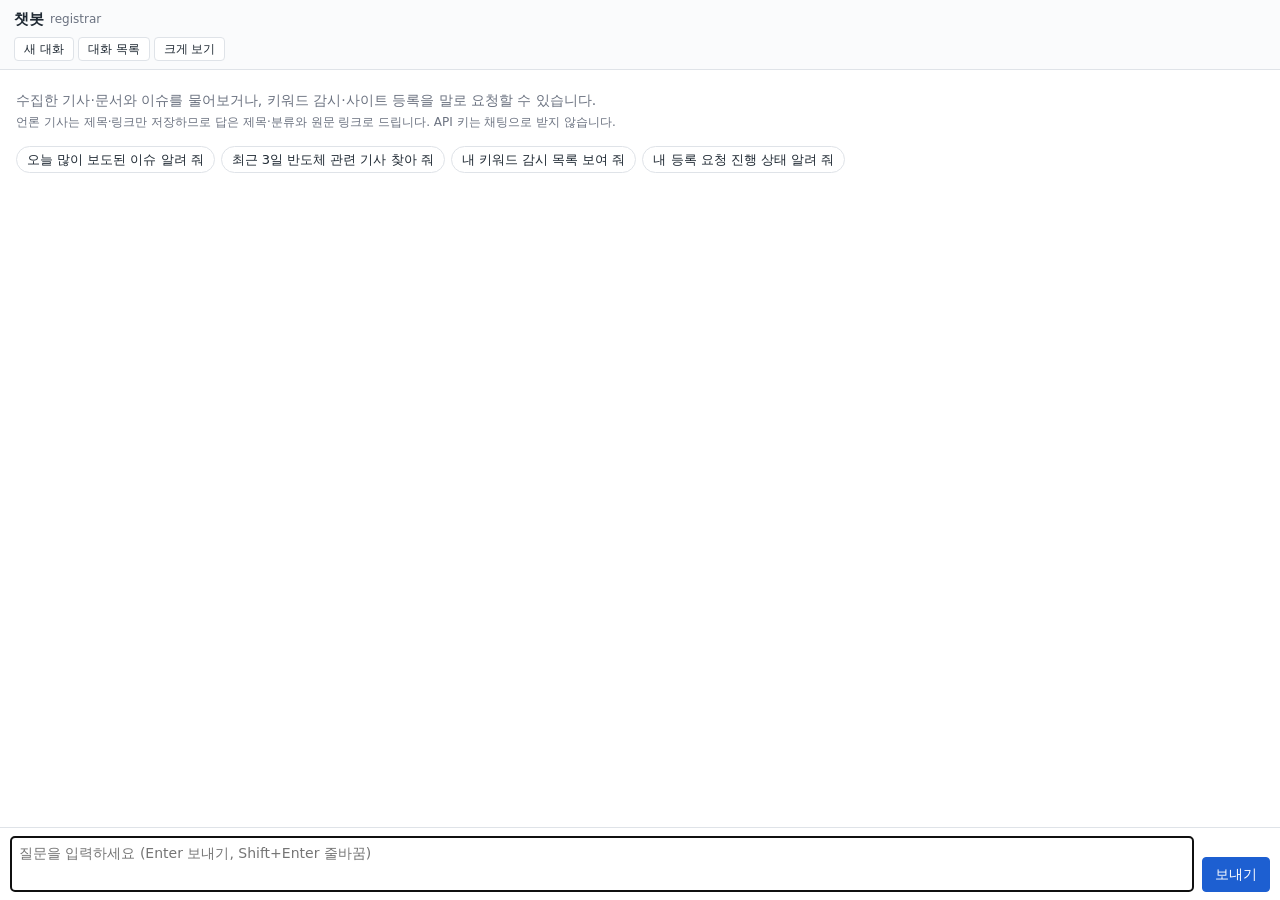
==== backend/src/main/resources/static/chat.html @ 3e2713bf "Chatbot as a floating button, overlay panel and pop-out window Every screen gets a chat button at th" ====
<!doctype html>
<html lang="ko">
<head>
  <meta charset="utf-8">
  <meta name="viewport" content="width=device-width, initial-scale=1">
  <title>챗봇 · 외부정보 센싱 허브</title>
  <link rel="stylesheet" href="app.css">
  <!-- 챗봇만 있는 새 창 (대화창·전체 화면의 "새 창으로"). chat.html#12 는 대화 12, #new 는 새 대화. 사용자(X-User)는 원래 창과 같다 -->
</head>
<body class="chat-popup-page">
<div id="error-banner" class="error-banner" hidden>
  <span id="error-text"></span>
  <button type="button" id="error-close" class="link">닫기</button>
</div>
<main id="chat-popup" class="chat-win popup" aria-label="챗봇"></main>
<script src="app.js"></script>
<script src="chat.js"></script>
<script src="chat-dock.js"></script>
<script>ChatDock.mountPopup(document.getElementById('chat-popup'));</script>
</body>
</html>
---- backend/src/main/resources/static/app.css ----
:root {
  --bg: #f4f5f7;
  --panel: #ffffff;
  --border: #dfe3e8;
  --text: #1f2933;
  --muted: #6b7280;
  --primary: #1d5fd1;
  --primary-dark: #164aa6;
  --green: #1a7f37;
  --green-bg: #dcfce7;
  --orange: #b45309;
  --orange-bg: #fef3c7;
  --red: #b91c1c;
  --red-bg: #fee2e2;
  --grey: #4b5563;
  --grey-bg: #e5e7eb;
  --blue-bg: #dbeafe;
}

* { box-sizing: border-box; }
[hidden] { display: none !important; }

html, body {
  margin: 0;
  background: var(--bg);
  color: var(--text);
  font-family: "Malgun Gothic", "Apple SD Gothic Neo", "Noto Sans KR", system-ui, sans-serif;
  font-size: 14px;
  line-height: 1.5;
}

a { color: var(--primary); text-decoration: none; }
a:hover { text-decoration: underline; }

#app { display: flex; flex-direction: column; min-height: 100vh; }

#topbar {
  display: flex;
  align-items: center;
  gap: 16px;
  height: 48px;
  padding: 0 16px;
  background: #16233a;
  color: #fff;
}
#topbar .brand { color: #fff; font-weight: 700; font-size: 15px; }
#topbar .spacer { flex: 1; }
#topbar .user-picker { display: flex; align-items: center; gap: 6px; font-size: 13px; }
#topbar select { padding: 3px 6px; border-radius: 4px; border: 1px solid #556; }
#topbar .user-name { font-size: 13px; color: #cbd5e1; }

.loading {
  width: 14px; height: 14px; border-radius: 50%;
  border: 2px solid rgba(255,255,255,0.3); border-top-color: #fff;
  animation: spin 0.8s linear infinite;
}
@keyframes spin { to { transform: rotate(360deg); } }

#body { display: flex; flex: 1; }

#menu {
  width: 190px;
  flex-shrink: 0;
  background: var(--panel);
  border-right: 1px solid var(--border);
  padding: 12px 0;
}
#menu a {
  display: block;
  padding: 8px 18px;
  color: var(--text);
}
#menu a:hover { background: #f0f3f8; text-decoration: none; }
#menu a.active { background: var(--blue-bg); color: var(--primary-dark); font-weight: 600; }
#menu .menu-group {
  margin-top: 14px;
  padding: 6px 18px 2px;
  font-size: 11px;
  color: var(--muted);
  letter-spacing: 0.08em;
}
.admin-only { display: none !important; }
body.is-admin .admin-only { display: block !important; }
body.is-admin a.admin-only { display: block !important; }

#content { flex: 1; min-width: 0; padding: 20px 24px 40px; }

h1 { font-size: 20px; margin: 0 0 16px; }
h2 { font-size: 15px; margin: 24px 0 8px; }
h3 { font-size: 14px; margin: 16px 0 6px; }
.muted { color: var(--muted); }
.small { font-size: 12px; }
.mono { font-family: Consolas, "D2Coding", monospace; font-size: 12px; }
.nowrap { white-space: nowrap; }
.right { text-align: right; }
.row { display: flex; gap: 8px; align-items: center; flex-wrap: wrap; }
.row > * { margin: 0; }
.stack > * + * { margin-top: 8px; }
.mt { margin-top: 12px; }

.panel {
  background: var(--panel);
  border: 1px solid var(--border);
  border-radius: 6px;
  padding: 14px 16px;
  margin-bottom: 16px;
}
.panel h2:first-child { margin-top: 0; }

.empty { color: var(--muted); padding: 24px 0; text-align: center; }

input[type=text], input[type=url], input[type=number], input[type=password], input[type=email],
textarea, select {
  padding: 6px 8px;
  border: 1px solid var(--border);
  border-radius: 4px;
  font: inherit;
  background: #fff;
  color: var(--text);
}
input[type=text], input[type=url], input[type=password], input[type=email] { min-width: 220px; }
input.wide { width: 100%; }
textarea { width: 100%; min-height: 120px; resize: vertical; }
label.field { display: block; margin-bottom: 8px; }
label.field > span { display: block; font-size: 12px; color: var(--muted); margin-bottom: 2px; }
.form-grid { display: grid; grid-template-columns: repeat(auto-fill, minmax(220px, 1fr)); gap: 8px 12px; }

button, .btn {
  padding: 6px 12px;
  border: 1px solid var(--border);
  border-radius: 4px;
  background: #fff;
  color: var(--text);
  font: inherit;
  cursor: pointer;
}
button:hover { background: #f3f4f6; }
button:disabled { opacity: 0.5; cursor: default; }
button.primary { background: var(--primary); border-color: var(--primary); color: #fff; }
button.primary:hover { background: var(--primary-dark); }
button.danger { color: var(--red); border-color: #f2b8b8; }
button.danger:hover { background: var(--red-bg); }
button.small { padding: 3px 8px; font-size: 12px; }
button.link { border: none; background: none; color: var(--primary); padding: 0 4px; }
button.link:hover { text-decoration: underline; background: none; }

table { width: 100%; border-collapse: collapse; background: var(--panel); }
th, td { padding: 7px 10px; border-bottom: 1px solid var(--border); text-align: left; vertical-align: top; }
th { font-size: 12px; color: var(--muted); font-weight: 600; background: #fafbfc; }
tr.clickable { cursor: pointer; }
tr.clickable:hover { background: #f7f9fc; }
tr.overdue td { background: #fff7ed; }
tr.detail-row td { background: #fafbfc; }
td.actions { white-space: nowrap; }

.badge {
  display: inline-block;
  padding: 1px 8px;
  border-radius: 10px;
  font-size: 12px;
  line-height: 18px;
  white-space: nowrap;
  color: var(--grey);
  background: var(--grey-bg);
}
.badge-green { color: var(--green); background: var(--green-bg); }
.badge-orange { color: var(--orange); background: var(--orange-bg); }
.badge-red { color: var(--red); background: var(--red-bg); }
.badge-grey { color: var(--grey); background: var(--grey-bg); }
.badge-blue { color: var(--primary-dark); background: var(--blue-bg); }
.tag { display: inline-block; padding: 0 6px; margin-right: 4px; border-radius: 4px; background: #eef2f7; font-size: 12px; }
a.tag { color: var(--primary-dark); text-decoration: none; }
a.tag:hover { text-decoration: underline; }

.chips { display: flex; flex-wrap: wrap; gap: 6px; margin: 6px 0 12px; }
.chip {
  padding: 3px 10px;
  border-radius: 14px;
  border: 1px solid var(--border);
  background: #fff;
  font-size: 13px;
  cursor: pointer;
}
.chip:hover { background: #f3f4f6; }
.chip.active { background: var(--primary); border-color: var(--primary); color: #fff; }
.chip .count { opacity: 0.75; margin-left: 4px; font-size: 12px; }

.tabs { display: flex; gap: 2px; border-bottom: 1px solid var(--border); margin-bottom: 12px; }
.tab { padding: 6px 14px; border: 1px solid transparent; border-bottom: none; cursor: pointer; background: none; border-radius: 4px 4px 0 0; }
.tab.active { background: var(--panel); border-color: var(--border); font-weight: 600; }

.cards { display: grid; grid-template-columns: repeat(auto-fill, minmax(260px, 1fr)); gap: 12px; }
.card { background: var(--panel); border: 1px solid var(--border); border-radius: 6px; padding: 12px 14px; }
.card h3 { margin: 0 0 8px; font-size: 13px; color: var(--muted); }
.card .big { font-size: 26px; font-weight: 700; line-height: 1.2; }
.card .warn { color: var(--red); font-weight: 600; }
.card table { background: none; }
.card td, .card th { padding: 3px 4px; }
.kv { display: grid; grid-template-columns: max-content 1fr; gap: 3px 12px; }
.kv dt { color: var(--muted); font-size: 12px; }
.kv dd { margin: 0; }

.notice { padding: 8px 12px; margin-bottom: 12px; border-radius: 4px; background: var(--green-bg); color: var(--green); }
.error-banner {
  display: flex; align-items: center; gap: 12px;
  padding: 8px 12px; margin-bottom: 12px; border-radius: 4px;
  background: var(--red-bg); color: var(--red); border: 1px solid #f5c2c2;
}
.error-banner span { flex: 1; word-break: break-all; }

.doc-item { padding: 10px 0; border-bottom: 1px solid var(--border); }
.doc-item .title { font-size: 14px; font-weight: 600; }
.doc-item .title .ext { font-size: 11px; font-weight: normal; color: var(--muted); margin-left: 4px; white-space: nowrap; }
.filter-bar { display: flex; flex-wrap: wrap; align-items: center; gap: 8px; padding: 6px 10px; margin-bottom: 10px; border-radius: 4px; background: var(--blue-bg); }
.doc-item .meta { color: var(--muted); font-size: 12px; margin: 2px 0; }
.doc-item .summary { margin: 4px 0; }
.issue-docs { margin: 6px 0; padding-left: 18px; }
.issue-docs li { margin: 3px 0; }
.issue-docs li .muted { margin-left: 6px; }
.doc-body { white-space: pre-wrap; background: #fafbfc; border: 1px solid var(--border); padding: 10px; max-height: 320px; overflow: auto; margin-top: 8px; font-size: 13px; }

.queue-item { padding: 12px 0; border-bottom: 1px solid var(--border); }
.queue-item .head { display: flex; gap: 10px; align-items: center; flex-wrap: wrap; }
.queue-item .domain { font-weight: 600; }
.queue-item .msg { margin: 4px 0; }
.queue-item .actions { margin-top: 6px; display: flex; gap: 6px; flex-wrap: wrap; }

pre.json { background: #fafbfc; border: 1px solid var(--border); padding: 8px; font-size: 12px; overflow: auto; max-height: 260px; margin: 6px 0; }

.modal-overlay {
  position: fixed; inset: 0; background: rgba(15, 23, 42, 0.45);
  display: flex; align-items: center; justify-content: center; z-index: 100;
}
.modal {
  background: var(--panel); border-radius: 8px; width: 520px; max-width: calc(100vw - 32px);
  max-height: calc(100vh - 48px); display: flex; flex-direction: column;
  box-shadow: 0 10px 40px rgba(0,0,0,0.25);
}
.modal.wide { width: 860px; }
.modal .modal-head { padding: 12px 16px; border-bottom: 1px solid var(--border); font-weight: 600; }
.modal .modal-body { padding: 14px 16px; overflow: auto; }
.modal .modal-foot { padding: 10px 16px; border-top: 1px solid var(--border); display: flex; justify-content: flex-end; gap: 8px; }
.modal .modal-error { color: var(--red); margin-top: 8px; }
.modal iframe { width: 100%; height: 420px; border: 1px solid var(--border); background: #fff; }

.result-list { max-height: 260px; overflow: auto; }

/* 챗봇 (chat.js): 왼쪽 대화 목록, 오른쪽 대화. 대화 영역만 스크롤한다 */
.chat { display: flex; gap: 16px; height: calc(100vh - 48px - 60px); min-height: 420px; }
.chat-side { width: 220px; flex-shrink: 0; display: flex; flex-direction: column; gap: 8px; min-height: 0; }
.chat-side .new-chat { text-align: center; }
a.btn.primary { background: var(--primary); border-color: var(--primary); color: #fff; text-decoration: none; }
a.btn.primary:hover { background: var(--primary-dark); }
.chat-sessions { flex: 1; overflow: auto; background: var(--panel); border: 1px solid var(--border); border-radius: 6px; padding: 4px 0; }
.chat-session { display: grid; grid-template-columns: 1fr auto auto; align-items: center; gap: 4px; padding: 6px 8px 6px 12px; }
.chat-session a { color: var(--text); overflow: hidden; text-overflow: ellipsis; white-space: nowrap; }
.chat-session.active { background: var(--blue-bg); }
.chat-session.active a { color: var(--primary-dark); font-weight: 600; }
.chat-session .delete { color: var(--muted); font-size: 15px; line-height: 1; }
.chat-main { flex: 1; min-width: 0; display: flex; flex-direction: column; min-height: 0; }
.chat-head { display: flex; align-items: baseline; gap: 12px; flex-wrap: wrap; }
.chat-head h1 { margin-bottom: 8px; }
.chat-warn { padding: 8px 12px; margin-bottom: 8px; border-radius: 4px; background: var(--orange-bg); color: var(--orange); }
.chat-log { flex: 1; overflow: auto; background: var(--panel); border: 1px solid var(--border); border-radius: 6px; padding: 12px 14px; }
.chat-empty { color: var(--muted); padding: 24px 8px; }
.chat-empty p { margin-top: 0; }
.chat-msg { display: flex; margin: 10px 0; }
.chat-msg.user { justify-content: flex-end; }
.chat-msg .bubble { max-width: min(760px, 88%); padding: 8px 12px; border-radius: 10px; word-break: break-word; overflow-wrap: anywhere; }
.chat-msg .text, .chat-msg.user .bubble { white-space: pre-wrap; }
.chat-msg.user .bubble { background: var(--primary); color: #fff; border-bottom-right-radius: 3px; }
.chat-msg.assistant .bubble { background: #f3f5f9; border: 1px solid var(--border); border-bottom-left-radius: 3px; }
.chat-msg.assistant.error .bubble { background: var(--orange-bg); border-color: #f5d48a; color: var(--orange); }
.chat-msg .ref { font-size: 12px; vertical-align: super; line-height: 0; margin: 0 1px; }
.chat-cites { list-style: none; margin: 8px 0 0; padding: 8px 0 0; border-top: 1px dashed var(--border); font-size: 13px; }
.chat-cites li { margin: 3px 0; }
.chat-cites .ref-no { color: var(--muted); margin-right: 4px; font-size: 12px; }
.chat-cites .muted { margin-left: 4px; }
.chat-tools { margin-top: 6px; font-size: 12px; color: var(--muted); }
.chat-tools a { margin-left: 6px; }
.chat-msg.thinking .bubble { color: var(--muted); }
.dots { display: inline-flex; gap: 3px; vertical-align: middle; margin-right: 4px; }
.dots i { width: 6px; height: 6px; border-radius: 50%; background: var(--muted); animation: blink 1.2s infinite ease-in-out; }
.dots i:nth-child(2) { animation-delay: 0.2s; }
.dots i:nth-child(3) { animation-delay: 0.4s; }
@keyframes blink { 0%, 80%, 100% { opacity: 0.25; } 40% { opacity: 1; } }
.chat-input { display: flex; gap: 8px; margin-top: 8px; align-items: flex-end; }
.chat-input textarea { min-height: 44px; max-height: 160px; resize: vertical; flex: 1; }
.chat-body { flex: 1; min-height: 0; display: flex; flex-direction: column; }
.chat-loading, .chat-none { padding: 12px; }

/* 떠 있는 챗봇 버튼과 작은 챗봇 창 (chat-dock.js): 화면 위 대화창(.floating)과 새 창(.popup, chat.html)이 같은 모양을 쓴다.
   모달(확인 창, z-index 100)이 대화창 위에 뜬다. 버튼이 있으면 본문 아래에 여백을 두어 표의 마지막 줄·열을 버튼 위로 올려 볼 수 있다 */
.chat-fab {
  position: fixed; right: 20px; bottom: 20px; z-index: 80;
  width: 52px; height: 52px; padding: 0; border: none; border-radius: 50%;
  display: flex; align-items: center; justify-content: center;
  background: var(--primary); color: #fff; box-shadow: 0 4px 14px rgba(15, 23, 42, 0.3);
}
.chat-fab:hover { background: var(--primary-dark); }
.chat-fab .dot { fill: var(--primary); }
.chat-fab:hover .dot { fill: var(--primary-dark); }
.chat-fab:focus-visible { outline: 3px solid #93c5fd; outline-offset: 2px; }
body.has-chat-fab #content { padding-bottom: 96px; }
.chat-win { display: flex; flex-direction: column; min-height: 0; background: var(--panel); }
.chat-win.floating {
  position: fixed; right: 20px; bottom: 20px; z-index: 90;
  width: 400px; height: 600px; max-width: calc(100vw - 40px); max-height: calc(100vh - 40px);
  border: 1px solid var(--border); border-radius: 10px; overflow: hidden;
  box-shadow: 0 10px 40px rgba(15, 23, 42, 0.28);
}
.chat-win.floating:focus { outline: none; }
.chat-win-head { padding: 8px 8px 8px 14px; border-bottom: 1px solid var(--border); background: #fafbfc; }
.chat-win-title { display: flex; align-items: center; gap: 6px; min-width: 0; }
.chat-win-title strong { font-size: 15px; }
.chat-win-title .conv-title { flex: 1; min-width: 0; overflow: hidden; text-overflow: ellipsis; white-space: nowrap; }
.chat-win-title .close { margin-left: auto; border: none; background: none; color: var(--muted); font-size: 20px; line-height: 1; padding: 2px 8px; }
.chat-win-title .close:hover { color: var(--text); background: var(--grey-bg); }
.chat-win-tools { display: flex; flex-wrap: wrap; gap: 4px; margin-top: 6px; }
.chat-win-tools button { padding: 2px 9px; font-size: 12px; }
.chat-win-tools button[aria-pressed="true"] { background: var(--blue-bg); border-color: #bcd3f5; color: var(--primary-dark); }
.chat-win .chat-warn { margin: 8px 10px 0; }
.chat-win-notice { margin: 8px 10px 0; padding: 6px 10px; border-radius: 4px; background: var(--green-bg); color: var(--green); font-size: 13px; }
.chat-win-notice.error { background: var(--red-bg); color: var(--red); }
.chat-win-list { flex: 1; min-height: 0; overflow: auto; padding: 6px 0; }
.chat-win-list-head { padding: 2px 14px 4px; }
.chat-win-list .chat-sessions { border: none; border-radius: 0; padding: 0; overflow: visible; }
.chat-win-list .chat-session:hover { background: #f7f9fc; }
.chat-win .chat-log { border: none; border-radius: 0; padding: 8px 12px; }
.chat-win .chat-input { margin: 0; padding: 8px 10px; border-top: 1px solid var(--border); }
.chat-win .chat-input textarea { min-height: 40px; max-height: 120px; resize: none; }
.chat-win .chat-msg .bubble { max-width: 92%; }
.chat-win .chat-empty { padding: 12px 4px; }
body.chat-popup-page { height: 100vh; display: flex; flex-direction: column; background: var(--panel); }
body.chat-popup-page .error-banner { margin: 8px; }
.chat-win.popup { flex: 1; }

/* 좁은 화면: 메뉴는 위로 접고, 챗봇은 대화 목록을 위에 짧게 둔다 */
@media (max-width: 760px) {
  #body { flex-direction: column; }
  #menu { width: auto; display: flex; flex-wrap: wrap; padding: 4px 6px; border-right: none; border-bottom: 1px solid var(--border); }
  #menu a { padding: 4px 10px; }
  #menu .menu-group { width: 100%; margin-top: 4px; padding: 2px 10px; }
  #content { padding: 12px 12px 32px; }
  #topbar { gap: 8px; padding: 0 10px; }
  #topbar .user-name { display: none; }
  .chat { flex-direction: column; height: auto; min-height: 0; }
  .chat-side { width: auto; }
  .chat .chat-sessions { max-height: 120px; }
  .chat .chat-log { flex: none; height: 58vh; }
  .chat-msg .bubble { max-width: 94%; }
}
/* 아주 좁은 화면(휴대폰): 대화창은 화면 전체를 쓴다 */
@media (max-width: 600px) {
  .chat-win.floating { inset: 0; width: auto; height: auto; max-width: none; max-height: none; border: none; border-radius: 0; }
  .chat-fab { right: 14px; bottom: 14px; width: 48px; height: 48px; }
  body.has-chat-fab #content { padding-bottom: 80px; }
}
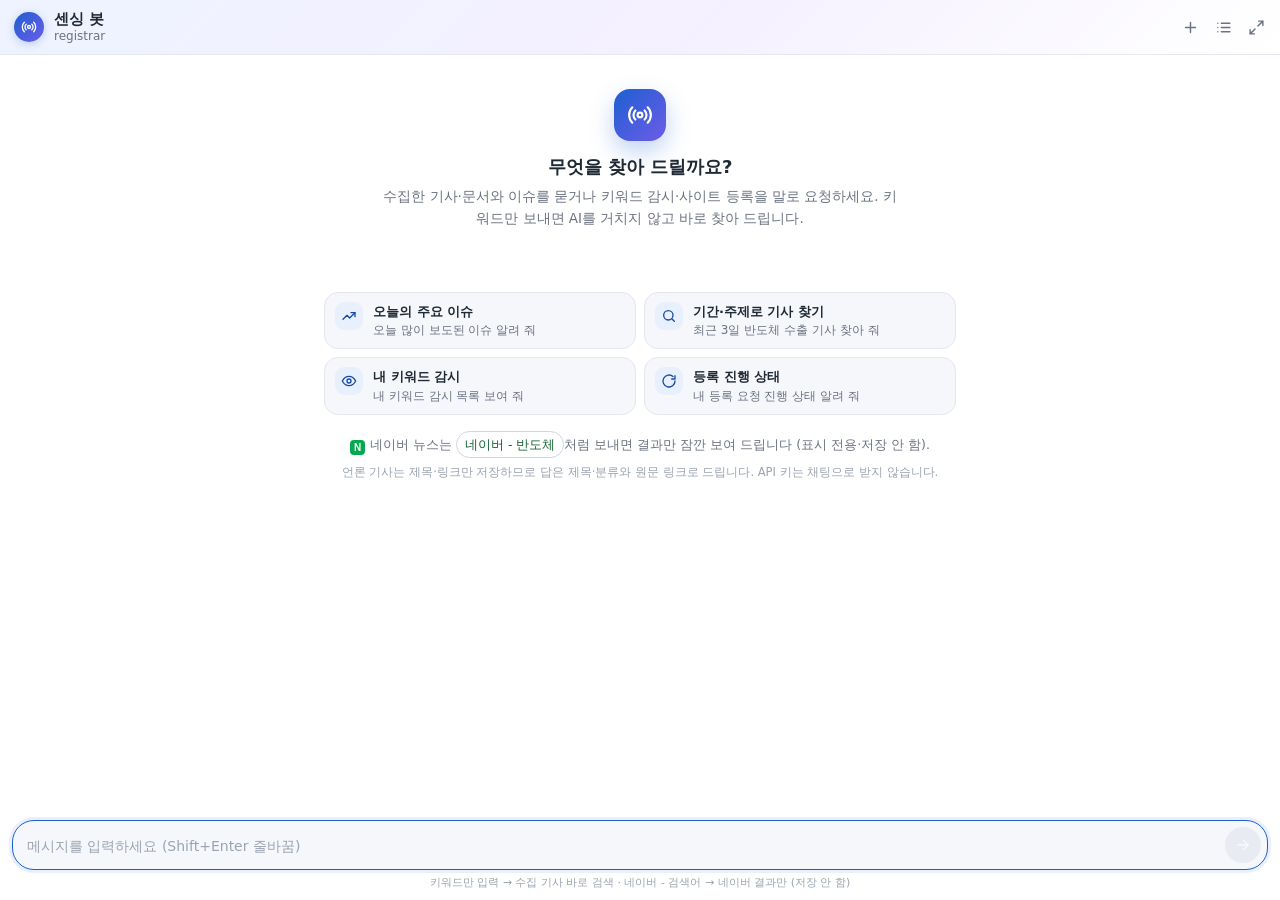
==== commit f8d71c6c: "Chat UI redesign: bubbles, markdown answers, citation pills, composer, dock motion, dark mode - New " ====
--- a/backend/src/main/resources/static/chat.html
+++ b/backend/src/main/resources/static/chat.html
@@ -3,8 +3,10 @@
 <head>
   <meta charset="utf-8">
   <meta name="viewport" content="width=device-width, initial-scale=1">
+  <meta name="color-scheme" content="light dark">
   <title>챗봇 · 외부정보 센싱 허브</title>
   <link rel="stylesheet" href="app.css">
+  <link rel="stylesheet" href="chat.css">
   <!-- 챗봇만 있는 새 창 (대화창·전체 화면의 "새 창으로"). chat.html#12 는 대화 12, #new 는 새 대화. 사용자(X-User)는 원래 창과 같다 -->
 </head>
 <body class="chat-popup-page">
--- a/backend/src/main/resources/static/app.css
+++ b/backend/src/main/resources/static/app.css
@@ -208,6 +208,48 @@
 }
 .error-banner span { flex: 1; word-break: break-all; }
 
+/* 키워드 감시: 네이버 뉴스 실시간 (표시 전용) */
+.naver-row > td { background: #f8fafc; }
+.naver-live { padding: 4px 4px 8px; }
+.naver-head { display: flex; flex-wrap: wrap; align-items: center; gap: 8px; }
+.naver-head .chips { flex: 1; margin: 4px 0; }
+.naver-source { font-size: 11px; font-weight: 600; color: #03a94d; border: 1px solid #03a94d; border-radius: 3px; padding: 0 5px; white-space: nowrap; }
+.naver-items { list-style: none; margin: 4px 0; padding: 0; }
+.naver-items li { padding: 4px 0; border-bottom: 1px solid var(--border); overflow-wrap: anywhere; }
+.naver-items li > a { font-weight: 600; margin-right: 6px; }
+.naver-error { color: var(--red); }
+button.naver.active { background: var(--blue-bg); }
+
+/* 관리자 주요 키워드 (admin.js) */
+.kw-table td input { width: 100%; min-width: 120px; }
+.kw-table .num { width: 32px; color: var(--muted); }
+.kw-add { display: flex; flex-wrap: wrap; gap: 8px; margin: 12px 0; }
+.kw-add input { flex: 1; min-width: 160px; }
+.kw-actions { display: flex; flex-wrap: wrap; align-items: center; gap: 8px; }
+
+/* 네이버 뉴스 탭 (naver.js, 표시 전용) */
+.naver-title { display: flex; align-items: center; gap: 10px; flex-wrap: wrap; margin-bottom: 16px; }
+.naver-title h1 { margin: 0; }
+.naver-search { display: flex; flex-wrap: wrap; gap: 8px; align-items: center; }
+.naver-search input[type=search] {
+  flex: 1 1 260px; min-width: 0; padding: 7px 10px; font: inherit; font-size: 15px;
+  border: 1px solid var(--border); border-radius: 4px; background: #fff; color: var(--text);
+}
+.naver-search input[type=search]:focus { outline: 2px solid #93c5fd; outline-offset: 0; border-color: var(--primary); }
+.naver-chips { align-items: center; margin: 10px 0 4px; }
+.naver-display-only { margin: 8px 0 0; padding: 6px 10px; border-radius: 4px; background: #effaf3; color: #166534; }
+.naver-guide h2 { margin-top: 0; }
+.naver-summary { color: var(--muted); font-size: 13px; padding-bottom: 6px; border-bottom: 1px solid var(--border); }
+.naver-news { list-style: none; margin: 0; padding: 0; }
+.naver-news li { padding: 10px 0; border-bottom: 1px solid var(--border); overflow-wrap: anywhere; }
+.naver-news-title { font-size: 15px; font-weight: 600; }
+.naver-news-meta { display: flex; flex-wrap: wrap; gap: 2px 10px; margin: 2px 0; color: var(--muted); font-size: 12px; }
+.naver-news-meta .press { color: var(--text); font-weight: 600; }
+.naver-news-desc { margin: 4px 0 0; color: #374151; }
+.naver-news mark { background: none; color: inherit; font-weight: 700; }
+.naver-foot { padding-top: 10px; text-align: center; }
+.naver-foot .naver-error { text-align: left; }
+
 .doc-item { padding: 10px 0; border-bottom: 1px solid var(--border); }
 .doc-item .title { font-size: 14px; font-weight: 600; }
 .doc-item .title .ext { font-size: 11px; font-weight: normal; color: var(--muted); margin-left: 4px; white-space: nowrap; }
@@ -245,97 +287,11 @@
 
 .result-list { max-height: 260px; overflow: auto; }
 
-/* 챗봇 (chat.js): 왼쪽 대화 목록, 오른쪽 대화. 대화 영역만 스크롤한다 */
-.chat { display: flex; gap: 16px; height: calc(100vh - 48px - 60px); min-height: 420px; }
-.chat-side { width: 220px; flex-shrink: 0; display: flex; flex-direction: column; gap: 8px; min-height: 0; }
-.chat-side .new-chat { text-align: center; }
+/* 챗봇 화면(전체 화면·떠 있는 대화창·새 창)의 모양은 chat.css에 있다 */
 a.btn.primary { background: var(--primary); border-color: var(--primary); color: #fff; text-decoration: none; }
 a.btn.primary:hover { background: var(--primary-dark); }
-.chat-sessions { flex: 1; overflow: auto; background: var(--panel); border: 1px solid var(--border); border-radius: 6px; padding: 4px 0; }
-.chat-session { display: grid; grid-template-columns: 1fr auto auto; align-items: center; gap: 4px; padding: 6px 8px 6px 12px; }
-.chat-session a { color: var(--text); overflow: hidden; text-overflow: ellipsis; white-space: nowrap; }
-.chat-session.active { background: var(--blue-bg); }
-.chat-session.active a { color: var(--primary-dark); font-weight: 600; }
-.chat-session .delete { color: var(--muted); font-size: 15px; line-height: 1; }
-.chat-main { flex: 1; min-width: 0; display: flex; flex-direction: column; min-height: 0; }
-.chat-head { display: flex; align-items: baseline; gap: 12px; flex-wrap: wrap; }
-.chat-head h1 { margin-bottom: 8px; }
-.chat-warn { padding: 8px 12px; margin-bottom: 8px; border-radius: 4px; background: var(--orange-bg); color: var(--orange); }
-.chat-log { flex: 1; overflow: auto; background: var(--panel); border: 1px solid var(--border); border-radius: 6px; padding: 12px 14px; }
-.chat-empty { color: var(--muted); padding: 24px 8px; }
-.chat-empty p { margin-top: 0; }
-.chat-msg { display: flex; margin: 10px 0; }
-.chat-msg.user { justify-content: flex-end; }
-.chat-msg .bubble { max-width: min(760px, 88%); padding: 8px 12px; border-radius: 10px; word-break: break-word; overflow-wrap: anywhere; }
-.chat-msg .text, .chat-msg.user .bubble { white-space: pre-wrap; }
-.chat-msg.user .bubble { background: var(--primary); color: #fff; border-bottom-right-radius: 3px; }
-.chat-msg.assistant .bubble { background: #f3f5f9; border: 1px solid var(--border); border-bottom-left-radius: 3px; }
-.chat-msg.assistant.error .bubble { background: var(--orange-bg); border-color: #f5d48a; color: var(--orange); }
-.chat-msg .ref { font-size: 12px; vertical-align: super; line-height: 0; margin: 0 1px; }
-.chat-cites { list-style: none; margin: 8px 0 0; padding: 8px 0 0; border-top: 1px dashed var(--border); font-size: 13px; }
-.chat-cites li { margin: 3px 0; }
-.chat-cites .ref-no { color: var(--muted); margin-right: 4px; font-size: 12px; }
-.chat-cites .muted { margin-left: 4px; }
-.chat-tools { margin-top: 6px; font-size: 12px; color: var(--muted); }
-.chat-tools a { margin-left: 6px; }
-.chat-msg.thinking .bubble { color: var(--muted); }
-.dots { display: inline-flex; gap: 3px; vertical-align: middle; margin-right: 4px; }
-.dots i { width: 6px; height: 6px; border-radius: 50%; background: var(--muted); animation: blink 1.2s infinite ease-in-out; }
-.dots i:nth-child(2) { animation-delay: 0.2s; }
-.dots i:nth-child(3) { animation-delay: 0.4s; }
-@keyframes blink { 0%, 80%, 100% { opacity: 0.25; } 40% { opacity: 1; } }
-.chat-input { display: flex; gap: 8px; margin-top: 8px; align-items: flex-end; }
-.chat-input textarea { min-height: 44px; max-height: 160px; resize: vertical; flex: 1; }
-.chat-body { flex: 1; min-height: 0; display: flex; flex-direction: column; }
-.chat-loading, .chat-none { padding: 12px; }
-
-/* 떠 있는 챗봇 버튼과 작은 챗봇 창 (chat-dock.js): 화면 위 대화창(.floating)과 새 창(.popup, chat.html)이 같은 모양을 쓴다.
-   모달(확인 창, z-index 100)이 대화창 위에 뜬다. 버튼이 있으면 본문 아래에 여백을 두어 표의 마지막 줄·열을 버튼 위로 올려 볼 수 있다 */
-.chat-fab {
-  position: fixed; right: 20px; bottom: 20px; z-index: 80;
-  width: 52px; height: 52px; padding: 0; border: none; border-radius: 50%;
-  display: flex; align-items: center; justify-content: center;
-  background: var(--primary); color: #fff; box-shadow: 0 4px 14px rgba(15, 23, 42, 0.3);
-}
-.chat-fab:hover { background: var(--primary-dark); }
-.chat-fab .dot { fill: var(--primary); }
-.chat-fab:hover .dot { fill: var(--primary-dark); }
-.chat-fab:focus-visible { outline: 3px solid #93c5fd; outline-offset: 2px; }
-body.has-chat-fab #content { padding-bottom: 96px; }
-.chat-win { display: flex; flex-direction: column; min-height: 0; background: var(--panel); }
-.chat-win.floating {
-  position: fixed; right: 20px; bottom: 20px; z-index: 90;
-  width: 400px; height: 600px; max-width: calc(100vw - 40px); max-height: calc(100vh - 40px);
-  border: 1px solid var(--border); border-radius: 10px; overflow: hidden;
-  box-shadow: 0 10px 40px rgba(15, 23, 42, 0.28);
-}
-.chat-win.floating:focus { outline: none; }
-.chat-win-head { padding: 8px 8px 8px 14px; border-bottom: 1px solid var(--border); background: #fafbfc; }
-.chat-win-title { display: flex; align-items: center; gap: 6px; min-width: 0; }
-.chat-win-title strong { font-size: 15px; }
-.chat-win-title .conv-title { flex: 1; min-width: 0; overflow: hidden; text-overflow: ellipsis; white-space: nowrap; }
-.chat-win-title .close { margin-left: auto; border: none; background: none; color: var(--muted); font-size: 20px; line-height: 1; padding: 2px 8px; }
-.chat-win-title .close:hover { color: var(--text); background: var(--grey-bg); }
-.chat-win-tools { display: flex; flex-wrap: wrap; gap: 4px; margin-top: 6px; }
-.chat-win-tools button { padding: 2px 9px; font-size: 12px; }
-.chat-win-tools button[aria-pressed="true"] { background: var(--blue-bg); border-color: #bcd3f5; color: var(--primary-dark); }
-.chat-win .chat-warn { margin: 8px 10px 0; }
-.chat-win-notice { margin: 8px 10px 0; padding: 6px 10px; border-radius: 4px; background: var(--green-bg); color: var(--green); font-size: 13px; }
-.chat-win-notice.error { background: var(--red-bg); color: var(--red); }
-.chat-win-list { flex: 1; min-height: 0; overflow: auto; padding: 6px 0; }
-.chat-win-list-head { padding: 2px 14px 4px; }
-.chat-win-list .chat-sessions { border: none; border-radius: 0; padding: 0; overflow: visible; }
-.chat-win-list .chat-session:hover { background: #f7f9fc; }
-.chat-win .chat-log { border: none; border-radius: 0; padding: 8px 12px; }
-.chat-win .chat-input { margin: 0; padding: 8px 10px; border-top: 1px solid var(--border); }
-.chat-win .chat-input textarea { min-height: 40px; max-height: 120px; resize: none; }
-.chat-win .chat-msg .bubble { max-width: 92%; }
-.chat-win .chat-empty { padding: 12px 4px; }
-body.chat-popup-page { height: 100vh; display: flex; flex-direction: column; background: var(--panel); }
-body.chat-popup-page .error-banner { margin: 8px; }
-.chat-win.popup { flex: 1; }
-
-/* 좁은 화면: 메뉴는 위로 접고, 챗봇은 대화 목록을 위에 짧게 둔다 */
+
+/* 좁은 화면: 메뉴는 위로 접는다 (챗봇의 좁은 화면 규칙은 chat.css) */
 @media (max-width: 760px) {
   #body { flex-direction: column; }
   #menu { width: auto; display: flex; flex-wrap: wrap; padding: 4px 6px; border-right: none; border-bottom: 1px solid var(--border); }
@@ -344,15 +300,4 @@
   #content { padding: 12px 12px 32px; }
   #topbar { gap: 8px; padding: 0 10px; }
   #topbar .user-name { display: none; }
-  .chat { flex-direction: column; height: auto; min-height: 0; }
-  .chat-side { width: auto; }
-  .chat .chat-sessions { max-height: 120px; }
-  .chat .chat-log { flex: none; height: 58vh; }
-  .chat-msg .bubble { max-width: 94%; }
-}
-/* 아주 좁은 화면(휴대폰): 대화창은 화면 전체를 쓴다 */
-@media (max-width: 600px) {
-  .chat-win.floating { inset: 0; width: auto; height: auto; max-width: none; max-height: none; border: none; border-radius: 0; }
-  .chat-fab { right: 14px; bottom: 14px; width: 48px; height: 48px; }
-  body.has-chat-fab #content { padding-bottom: 80px; }
-}
+}
--- a/backend/src/main/resources/static/chat.css
+++ b/backend/src/main/resources/static/chat.css
@@ -0,0 +1,471 @@
+/*
+ * 챗봇 화면 (chat.js · chat-dock.js · chat.html): 전체 화면(.chat), 떠 있는 대화창(.chat-win.floating), 새 창(.chat-win.popup).
+ * 색은 챗봇 영역에만 쓰는 토큰(--c-*)으로 정하고, 밑값은 app.css 토큰(--primary·--text·--muted …)이다. 시스템이 다크 모드면
+ * 챗봇 영역만 어두운 토큰으로 바꾼다 (앱 전체 다크 모드는 아직 없다). 움직임 줄이기 설정이면 전환·애니메이션을 끈다.
+ * 외부 글꼴·라이브러리 없이 app.css와 같은 글꼴을 쓴다.
+ */
+
+/* ------------------------------------------------------------------ 토큰 */
+.chat, .chat-win, .cite-preview, body.chat-popup-page {
+  --c-bg: #ffffff;
+  --c-surface: #f6f7fb;
+  --c-surface-2: #eef1f7;
+  --c-border: #e4e7ee;
+  --c-border-strong: #cfd5df;
+  --c-text: var(--text);
+  --c-muted: var(--muted);
+  --c-faint: #9aa3af;
+  --c-accent: var(--primary);
+  --c-accent-2: #6d5ce8;
+  --c-accent-soft: #e9f0fd;
+  --c-accent-text: var(--primary-dark);
+  --c-on-accent: #ffffff;
+  --c-naver: #03a94d;
+  --c-naver-soft: #eafaf0;
+  --c-naver-text: #166534;
+  --c-warn-bg: #fff8eb;
+  --c-warn-border: #f5d79a;
+  --c-warn-text: #8a4b08;
+  --c-danger: var(--red);
+  --c-focus: #93c5fd;
+  --c-shadow: 0 18px 50px rgba(15, 23, 42, 0.2), 0 2px 8px rgba(15, 23, 42, 0.08);
+  --c-shadow-sm: 0 1px 2px rgba(15, 23, 42, 0.06);
+  --c-head: linear-gradient(135deg, #eef3ff 0%, #f5f0ff 55%, #ffffff 100%);
+  --c-radius: 18px;
+  --c-radius-sm: 12px;
+  color: var(--c-text);
+}
+@media (prefers-color-scheme: dark) {
+  .chat, .chat-win, .cite-preview, body.chat-popup-page {
+    --c-bg: #12161f;
+    --c-surface: #1a202b;
+    --c-surface-2: #222a37;
+    --c-border: #2a3241;
+    --c-border-strong: #3a4456;
+    --c-text: #e6e9ef;
+    --c-muted: #a3acba;
+    --c-faint: #707a8a;
+    --c-accent: #5b8cff;
+    --c-accent-2: #9a8cff;
+    --c-accent-soft: #1d2a45;
+    --c-accent-text: #a9c3ff;
+    --c-naver: #19c964;
+    --c-naver-soft: #10261a;
+    --c-naver-text: #7fe0a7;
+    --c-warn-bg: #2a2214;
+    --c-warn-border: #5a4618;
+    --c-warn-text: #f3c56f;
+    --c-danger: #fca5a5;
+    --c-focus: #4f7cd6;
+    --c-shadow: 0 18px 50px rgba(0, 0, 0, 0.55), 0 2px 8px rgba(0, 0, 0, 0.3);
+    --c-shadow-sm: 0 1px 2px rgba(0, 0, 0, 0.4);
+    --c-head: linear-gradient(135deg, #18213a 0%, #1f1a36 55%, #12161f 100%);
+  }
+}
+
+.chat a, .chat-win a { color: var(--c-accent); }
+.chat .muted, .chat-win .muted { color: var(--c-muted); }
+.sr-only { position: absolute; width: 1px; height: 1px; padding: 0; margin: -1px; overflow: hidden; clip: rect(0, 0, 0, 0); border: 0; }
+.ico { flex-shrink: 0; display: block; }
+
+/* 공통 단추: 아이콘 단추, 알약 단추 */
+.chat .icon-btn, .chat-win .icon-btn {
+  display: inline-flex; align-items: center; justify-content: center;
+  width: 32px; height: 32px; padding: 0; border: none; border-radius: 10px;
+  background: transparent; color: var(--c-muted); cursor: pointer;
+}
+.chat .icon-btn:hover, .chat-win .icon-btn:hover { background: var(--c-surface-2); color: var(--c-text); }
+.chat .icon-btn:disabled, .chat-win .icon-btn:disabled { opacity: 0.4; cursor: default; background: transparent; }
+.chat .icon-btn[aria-pressed="true"], .chat-win .icon-btn[aria-pressed="true"] { background: var(--c-accent-soft); color: var(--c-accent-text); }
+.chat button:focus-visible, .chat a:focus-visible, .chat textarea:focus-visible,
+.chat-win button:focus-visible, .chat-win a:focus-visible, .chat-win textarea:focus-visible {
+  outline: 2px solid var(--c-focus); outline-offset: 2px;
+}
+.pill-btn {
+  display: inline-flex; align-items: center; gap: 5px;
+  padding: 4px 11px; border-radius: 999px; font-size: 12.5px;
+  border: 1px solid var(--c-border-strong); background: var(--c-bg); color: var(--c-text); cursor: pointer;
+}
+.pill-btn:hover { background: var(--c-surface-2); }
+.pill-btn:disabled { opacity: 0.5; cursor: default; }
+
+/* ------------------------------------------------------------------ 전체 화면 (#/chat) */
+.chat {
+  display: flex; height: calc(100vh - 48px - 60px); min-height: 460px;   /* 위 막대 48 + 본문 위아래 여백 60 */
+  background: var(--c-bg); border: 1px solid var(--c-border); border-radius: var(--c-radius);
+  box-shadow: var(--c-shadow-sm); overflow: hidden;
+}
+.chat-side {
+  width: 236px; flex-shrink: 0; display: flex; flex-direction: column; gap: 6px; min-height: 0;
+  padding: 12px 10px; background: var(--c-surface); border-right: 1px solid var(--c-border);
+}
+.chat-side .new-chat {
+  display: flex; align-items: center; justify-content: center; gap: 6px;
+  padding: 9px 12px; border-radius: 12px; font-weight: 600; text-decoration: none;
+  background: linear-gradient(135deg, var(--c-accent), var(--c-accent-2)); color: var(--c-on-accent);
+  box-shadow: 0 6px 16px rgba(29, 95, 209, 0.25);
+}
+.chat-side .new-chat:hover { filter: brightness(1.06); text-decoration: none; }
+.chat-side-head { margin: 10px 6px 2px; font-size: 11.5px; font-weight: 600; letter-spacing: 0.02em; color: var(--c-faint); }
+.chat-sessions { flex: 1; overflow: auto; min-height: 0; }
+.chat-session {
+  position: relative; display: flex; align-items: center; gap: 2px; margin: 1px 0; border-radius: 10px;
+}
+.chat-session > a {
+  flex: 1; min-width: 0; display: flex; flex-direction: column; padding: 7px 10px; border-radius: 10px;
+  color: var(--c-text); text-decoration: none;
+}
+.chat-session > a:hover { background: var(--c-surface-2); text-decoration: none; }
+.chat-session .session-title { overflow: hidden; text-overflow: ellipsis; white-space: nowrap; font-size: 13.5px; }
+.chat-session .session-when { font-size: 11px; color: var(--c-faint); }
+.chat-session.active > a { background: var(--c-accent-soft); }
+.chat-session.active .session-title { color: var(--c-accent-text); font-weight: 600; }
+.chat-session .delete { width: 26px; height: 26px; opacity: 0.55; }
+.chat-session:hover .delete, .chat-session .delete:focus-visible { opacity: 1; }
+.chat-none, .chat-loading { padding: 14px 10px; color: var(--c-muted); font-size: 13px; display: flex; align-items: center; gap: 8px; }
+
+.chat-main { flex: 1; min-width: 0; display: flex; flex-direction: column; min-height: 0; }
+.chat-head {
+  display: flex; align-items: center; gap: 10px; padding: 12px 16px;
+  border-bottom: 1px solid var(--c-border); background: var(--c-head);
+}
+.chat-head-text { flex: 1; min-width: 0; display: flex; flex-direction: column; }
+.chat-head h1 { margin: 0; font-size: 17px; line-height: 1.3; color: var(--c-text); }
+.chat-head .llm-status { font-size: 12px; color: var(--c-muted); overflow: hidden; text-overflow: ellipsis; white-space: nowrap; }
+.chat-warn {
+  display: flex; gap: 8px; align-items: flex-start; margin: 10px 16px 0; padding: 9px 12px; border-radius: 12px;
+  background: var(--c-warn-bg); border: 1px solid var(--c-warn-border); color: var(--c-warn-text); font-size: 13px;
+}
+.chat-body { flex: 1; min-height: 0; display: flex; flex-direction: column; }
+
+/* ------------------------------------------------------------------ 대화 영역 */
+.chat-log { flex: 1; overflow: auto; padding: 18px 20px 8px; scroll-behavior: smooth; }
+.chat-log:focus-visible { outline: 2px solid var(--c-focus); outline-offset: -2px; }
+.chat .chat-log { padding: 22px max(20px, calc((100% - 820px) / 2)) 8px; }
+
+.chat-msg { display: flex; gap: 10px; margin: 0 0 18px; }
+.chat-msg.enter { animation: chat-msg-in 0.24s ease-out both; }
+@keyframes chat-msg-in { from { opacity: 0; transform: translateY(6px); } to { opacity: 1; transform: none; } }
+.chat-msg .msg-col { min-width: 0; flex: 1; display: flex; flex-direction: column; }
+.msg-time { font-size: 11px; color: var(--c-faint); font-variant-numeric: tabular-nums; }
+
+/* 사용자: 오른쪽 말풍선 */
+.chat-msg.user { justify-content: flex-end; }
+.chat-msg.user .msg-col { flex: 0 1 auto; align-items: flex-end; max-width: min(640px, 85%); }
+.chat-msg.user .bubble {
+  padding: 9px 14px; border-radius: 18px 18px 6px 18px; white-space: pre-wrap; overflow-wrap: anywhere;
+  background: linear-gradient(135deg, var(--c-accent), var(--c-accent-2)); color: var(--c-on-accent);
+  box-shadow: 0 4px 14px rgba(29, 95, 209, 0.18);
+}
+.chat-msg.user.naver .bubble { background: var(--c-naver); box-shadow: 0 4px 14px rgba(3, 169, 77, 0.2); }
+.chat-msg.user .msg-time { margin: 4px 6px 0; }
+
+/* 답: 아바타 + 배경 없는 넓은 본문 */
+.chat .avatar, .chat-win .avatar {
+  width: 30px; height: 30px; flex-shrink: 0; border-radius: 50%;
+  display: inline-flex; align-items: center; justify-content: center;
+  background: linear-gradient(135deg, var(--c-accent), var(--c-accent-2)); color: #fff;
+  box-shadow: 0 2px 8px rgba(29, 95, 209, 0.25);
+}
+.chat-msg.assistant .avatar { margin-top: 1px; }
+.msg-head { display: flex; align-items: baseline; gap: 8px; margin-bottom: 3px; min-height: 22px; }
+.bot-name { font-weight: 700; font-size: 13.5px; }
+.msg-tag {
+  font-size: 11px; padding: 1px 8px; border-radius: 999px; background: var(--c-surface-2); color: var(--c-muted);
+}
+.chat-msg.keyword .msg-tag { background: var(--c-accent-soft); color: var(--c-accent-text); }
+.msg-body { line-height: 1.7; overflow-wrap: anywhere; }
+.msg-body p { margin: 0 0 8px; }
+.msg-body p:last-child { margin-bottom: 0; }
+.msg-body ul, .msg-body ol { margin: 4px 0 8px; padding-left: 22px; }
+.msg-body li { margin: 3px 0; }
+.msg-body li::marker { color: var(--c-faint); }
+.msg-body .md-h { font-weight: 700; margin-top: 6px; }
+.msg-body code {
+  padding: 1px 6px; border-radius: 6px; font-size: 0.9em; background: var(--c-surface-2);
+  font-family: ui-monospace, SFMono-Regular, Consolas, monospace;
+}
+.msg-body.md a:not(.cite) { text-decoration: underline; text-underline-offset: 2px; }
+
+/* 근거 칩 [n] */
+.cites { white-space: nowrap; }
+a.cite {
+  display: inline-flex; align-items: center; justify-content: center; min-width: 19px; height: 19px; margin: 0 1px 0 2px;
+  padding: 0 5px; border-radius: 999px; vertical-align: 1px;
+  font-size: 11px; font-weight: 700; line-height: 1; text-decoration: none;
+  background: var(--c-accent-soft); color: var(--c-accent-text); border: 1px solid transparent;
+  transition: background 0.15s, border-color 0.15s;
+}
+a.cite:hover, a.cite:focus-visible { background: var(--c-accent); color: #fff; text-decoration: none; }
+
+/* 근거 미리보기 (문서에 하나, position: fixed) */
+.cite-preview {
+  position: fixed; z-index: 120; width: max-content; max-width: min(320px, calc(100vw - 16px));
+  padding: 10px 12px; border-radius: 12px; pointer-events: none;
+  background: var(--c-bg); color: var(--c-text); border: 1px solid var(--c-border); box-shadow: var(--c-shadow);
+  font-size: 12.5px; line-height: 1.5;
+}
+.cite-preview .cp-where { font-size: 11px; color: var(--c-accent-text); font-weight: 600; margin-bottom: 2px; }
+.cite-preview .cp-title { font-weight: 600; }
+.cite-preview .cp-meta { margin-top: 3px; color: var(--c-muted); font-size: 11.5px; }
+
+/* 근거 목록·기사 카드 */
+.sources { margin-top: 10px; }
+.sources > summary {
+  display: inline-flex; align-items: center; gap: 6px; cursor: pointer; list-style: none;
+  font-size: 12px; font-weight: 600; color: var(--c-muted); padding: 2px 10px 2px 8px; border-radius: 999px;
+  background: var(--c-surface);
+}
+.sources > summary::-webkit-details-marker { display: none; }
+.sources > summary::before { content: '▸'; font-size: 10px; transition: transform 0.15s; }
+.sources[open] > summary::before { transform: rotate(90deg); }
+.source-list, .msg-body .source-list { list-style: none; margin: 8px 0 0; padding: 0; display: grid; gap: 6px; }
+.source {
+  display: flex; gap: 10px; align-items: flex-start; padding: 8px 10px; border-radius: var(--c-radius-sm);
+  background: var(--c-surface); border: 1px solid var(--c-border);
+  transition: border-color 0.15s, background 0.15s;
+}
+.source:hover { border-color: var(--c-border-strong); }
+.source-no {
+  flex-shrink: 0; min-width: 22px; height: 22px; padding: 0 6px; border-radius: 999px; margin-top: 1px;
+  display: inline-flex; align-items: center; justify-content: center;
+  font-size: 11px; font-weight: 700; background: var(--c-accent-soft); color: var(--c-accent-text);
+}
+.source-main { min-width: 0; display: flex; flex-direction: column; }
+.source-title { font-weight: 600; font-size: 13.5px; line-height: 1.45; color: var(--c-text) !important; overflow-wrap: anywhere; }
+.source-title:hover { color: var(--c-accent) !important; }
+.source-meta { display: flex; flex-wrap: wrap; align-items: center; gap: 2px 8px; font-size: 11.5px; color: var(--c-muted); margin-top: 2px; }
+.source-host { color: var(--c-faint); }
+.source-host::before { content: '· '; }
+.tag { font-size: 10.5px; padding: 0 6px; border-radius: 6px; background: var(--c-accent-soft); color: var(--c-accent-text); }
+
+/* 키워드 바로 검색 답 */
+.kw-body .kw-head { font-weight: 700; margin-bottom: 2px; }
+.kw-body .kw-line { margin: 8px 0 0; color: var(--c-muted); font-size: 13px; display: flex; flex-wrap: wrap; align-items: center; gap: 4px 6px; }
+.kw-body .kw-line.kw-head { color: var(--c-text); font-size: 14px; margin-top: 0; }
+.naver-n {
+  display: inline-flex; align-items: center; justify-content: center; width: 15px; height: 15px; border-radius: 4px;
+  background: var(--c-naver); color: #fff; font-size: 10px; font-weight: 800; font-family: Arial, sans-serif; line-height: 1;
+}
+.naver-n.big { width: 30px; height: 30px; border-radius: 50%; font-size: 15px; }
+.chat .avatar:has(.naver-n), .chat-win .avatar:has(.naver-n) { background: none; box-shadow: none; }
+
+/* 도구·복사 */
+.msg-tools { display: flex; flex-wrap: wrap; align-items: center; gap: 6px; margin-top: 10px; }
+.tool-chip {
+  display: inline-flex; align-items: center; gap: 4px; padding: 2px 9px; border-radius: 999px;
+  font-size: 11.5px; color: var(--c-muted); background: var(--c-surface); border: 1px solid var(--c-border);
+}
+.tool-link { display: inline-flex; align-items: center; gap: 3px; font-size: 12px; font-weight: 600; }
+.msg-actions { display: flex; gap: 2px; margin-top: 4px; opacity: 0.7; transition: opacity 0.15s; }
+.chat-msg:hover .msg-actions, .msg-actions:focus-within { opacity: 1; }
+.msg-actions .icon-btn { width: 28px; height: 28px; border-radius: 8px; }
+.msg-actions .icon-btn.done { color: var(--green); }
+
+/* 오류 카드 (errorKind로 제목·도움말을 고른다) */
+.alert-card {
+  display: flex; gap: 10px; align-items: flex-start; padding: 12px 14px; border-radius: var(--c-radius-sm);
+  background: var(--c-warn-bg); border: 1px solid var(--c-warn-border); color: var(--c-text);
+}
+.alert-icon { color: var(--c-warn-text); margin-top: 1px; }
+.alert-body { min-width: 0; display: flex; flex-direction: column; gap: 3px; }
+.alert-title { color: var(--c-warn-text); font-size: 13.5px; }
+.alert-text { font-size: 13px; overflow-wrap: anywhere; }
+.alert-hint { font-size: 12.5px; color: var(--c-muted); }
+.alert-body .pill-btn { align-self: flex-start; margin-top: 6px; }
+.inline-alert {
+  display: flex; flex-wrap: wrap; align-items: center; gap: 8px; padding: 9px 12px; border-radius: var(--c-radius-sm);
+  background: var(--c-warn-bg); border: 1px solid var(--c-warn-border); color: var(--c-warn-text); font-size: 13px;
+}
+.inline-alert a { color: inherit; text-decoration: underline; }
+
+/* 생각 중 */
+.thinking-row { display: flex; align-items: center; gap: 8px; color: var(--c-muted); font-size: 13.5px; min-height: 26px; }
+.thinking-row .elapsed { color: var(--c-faint); font-size: 12px; font-variant-numeric: tabular-nums; }
+.dots { display: inline-flex; gap: 4px; align-items: center; }
+.dots i { width: 7px; height: 7px; border-radius: 50%; background: var(--c-accent); opacity: 0.35; animation: chat-dot 1.2s infinite ease-in-out; }
+.dots i:nth-child(2) { animation-delay: 0.15s; }
+.dots i:nth-child(3) { animation-delay: 0.3s; }
+@keyframes chat-dot { 0%, 80%, 100% { opacity: 0.25; transform: translateY(0); } 40% { opacity: 1; transform: translateY(-3px); } }
+.loading-row { display: flex; align-items: center; gap: 8px; color: var(--c-muted); font-size: 13px; padding: 4px 0; }
+
+/* 네이버 결과 카드 (표시 전용) */
+.naver-card-summary { font-size: 13px; color: var(--c-muted); margin-bottom: 6px; }
+.naver-card-summary b { color: var(--c-text); }
+.chat-msg .naver-news { list-style: none; margin: 0; padding: 0; display: grid; gap: 6px; }
+.naver-item {
+  padding: 10px 12px; border-radius: var(--c-radius-sm); background: var(--c-surface); border: 1px solid var(--c-border);
+  overflow-wrap: anywhere;
+}
+.naver-item .naver-news-title { display: block; font-size: 14px; font-weight: 600; line-height: 1.45; color: var(--c-text); }
+.naver-item a.naver-news-title:hover { color: var(--c-naver-text); }
+.naver-item .naver-news-meta { display: flex; flex-wrap: wrap; gap: 2px 10px; margin: 3px 0 0; font-size: 11.5px; color: var(--c-muted); }
+.naver-item .naver-news-meta .press { color: var(--c-text); font-weight: 600; }
+.naver-item .naver-news-meta a { color: var(--c-naver-text); }
+.naver-item .naver-news-desc {
+  margin: 5px 0 0; font-size: 12.5px; color: var(--c-muted); line-height: 1.55;
+  display: -webkit-box; -webkit-line-clamp: 3; -webkit-box-orient: vertical; overflow: hidden;
+}
+.naver-card-foot { padding-top: 8px; }
+.naver-card-foot:empty { display: none; }
+.naver-card-note {
+  margin-top: 8px; padding: 7px 11px; border-radius: 10px; font-size: 11.5px; line-height: 1.5;
+  background: var(--c-naver-soft); color: var(--c-naver-text);
+}
+.naver-card-note a { color: inherit; font-weight: 600; }
+.chat-msg.naver-card .msg-tag { background: var(--c-naver-soft); color: var(--c-naver-text); }
+
+/* 빈 화면 */
+.chat-empty { max-width: 640px; margin: 4vh auto 0; padding: 0 4px 12px; text-align: center; }
+.hello-mark {
+  width: 52px; height: 52px; margin: 0 auto 12px; border-radius: 16px;
+  display: flex; align-items: center; justify-content: center; color: #fff;
+  background: linear-gradient(135deg, var(--c-accent), var(--c-accent-2)); box-shadow: 0 10px 24px rgba(29, 95, 209, 0.28);
+}
+.hello { margin: 0 0 6px; font-size: 21px; font-weight: 700; color: var(--c-text); }
+.hello-sub { margin: 0 auto 16px; max-width: 520px; color: var(--c-muted); font-size: 13.5px; line-height: 1.6; }
+.featured { display: flex; flex-wrap: wrap; justify-content: center; align-items: center; gap: 6px; margin-bottom: 16px; min-height: 30px; }
+.featured-label { display: inline-flex; align-items: center; gap: 4px; font-size: 12px; font-weight: 600; color: var(--c-faint); margin-right: 2px; }
+.kw-chip {
+  padding: 5px 13px; border-radius: 999px; font-size: 13px; cursor: pointer;
+  border: 1px solid var(--c-border-strong); background: var(--c-bg); color: var(--c-text);
+  transition: border-color 0.15s, background 0.15s, transform 0.15s;
+}
+.kw-chip:hover { border-color: var(--c-accent); background: var(--c-accent-soft); color: var(--c-accent-text); }
+.examples { display: grid; grid-template-columns: repeat(auto-fill, minmax(180px, 1fr)); gap: 8px; text-align: left; }
+.example-card {
+  display: flex; gap: 10px; align-items: flex-start; padding: 11px 12px; border-radius: 14px; cursor: pointer;
+  border: 1px solid var(--c-border); background: var(--c-surface); color: var(--c-text); text-align: left;
+  transition: border-color 0.15s, transform 0.15s, box-shadow 0.15s;
+}
+.example-card:hover { border-color: var(--c-border-strong); box-shadow: var(--c-shadow-sm); transform: translateY(-1px); background: var(--c-surface); }
+.ex-icon {
+  width: 28px; height: 28px; flex-shrink: 0; border-radius: 9px; display: inline-flex; align-items: center; justify-content: center;
+  background: var(--c-accent-soft); color: var(--c-accent-text);
+}
+.ex-text { display: flex; flex-direction: column; min-width: 0; }
+.ex-title { font-weight: 600; font-size: 13px; }
+.ex-q { font-size: 12px; color: var(--c-muted); }
+.naver-hint { margin: 16px 0 4px; font-size: 12.5px; line-height: 1.9; color: var(--c-muted); }
+.naver-hint .naver-n { margin-right: 5px; vertical-align: -2px; }
+.naver-hint .link.naver-try {
+  padding: 1px 8px; border-radius: 999px; border: 1px solid var(--c-border-strong); background: var(--c-bg);
+  color: var(--c-naver-text); font-size: 12.5px; cursor: pointer;
+}
+.chat-empty .fine { margin: 6px 0 0; font-size: 11.5px; color: var(--c-faint); }
+
+/* ------------------------------------------------------------------ 입력창 (아래 고정, 자동으로 늘어나는 textarea) */
+.chat-input { padding: 8px 16px 0; }
+.chat .chat-input { padding: 8px max(16px, calc((100% - 820px) / 2)) 0; }
+.composer {
+  display: flex; align-items: flex-end; gap: 6px; padding: 6px 6px 6px 14px;
+  border: 1px solid var(--c-border-strong); border-radius: 22px; background: var(--c-surface);
+  transition: border-color 0.15s, box-shadow 0.15s;
+}
+.composer:focus-within { border-color: var(--c-accent); box-shadow: 0 0 0 3px var(--c-accent-soft); }
+.composer textarea {
+  flex: 1; min-width: 0; min-height: 24px; max-height: 160px; height: 24px; margin: 4px 0; padding: 0;
+  border: none; outline: none; background: transparent; color: var(--c-text); resize: none; overflow-y: hidden;
+  font: inherit; font-size: 14px; line-height: 1.6; box-shadow: none;
+}
+.composer textarea:focus-visible { outline: none; }
+.composer textarea::placeholder { color: var(--c-faint); }
+.composer textarea:disabled { background: transparent; opacity: 0.7; }
+.composer .send {
+  width: 36px; height: 36px; flex-shrink: 0; padding: 0; border: none; border-radius: 50%; cursor: pointer;
+  display: inline-flex; align-items: center; justify-content: center;
+  background: linear-gradient(135deg, var(--c-accent), var(--c-accent-2)); color: #fff;
+  transition: transform 0.15s, opacity 0.15s;
+}
+.composer .send:hover:not(:disabled) { transform: scale(1.05); }
+.composer .send:disabled { opacity: 0.35; cursor: default; background: var(--c-border-strong); }
+.chat-input.busy .composer { opacity: 0.85; }
+.chat-help { padding: 6px 18px 10px; font-size: 11.5px; color: var(--c-faint); text-align: center; }
+.chat-help span { white-space: nowrap; }
+
+/* ------------------------------------------------------------------ 떠 있는 버튼과 작은 챗봇 창 (chat-dock.js)
+   모달(확인 창, z-index 100)이 대화창 위에 뜬다. 버튼이 있으면 본문 아래에 여백을 두어 표의 마지막 줄·열을 버튼 위로 올려 볼 수 있다 */
+.chat-fab {
+  position: fixed; right: 22px; bottom: 22px; z-index: 80;
+  width: 56px; height: 56px; padding: 0; border: none; border-radius: 50%;
+  display: flex; align-items: center; justify-content: center; cursor: pointer;
+  background: linear-gradient(135deg, var(--primary), #6d5ce8); color: #fff;
+  box-shadow: 0 10px 28px rgba(29, 95, 209, 0.38);
+  transition: transform 0.18s ease, box-shadow 0.18s ease;
+}
+.chat-fab:hover { transform: translateY(-2px) scale(1.03); box-shadow: 0 14px 32px rgba(29, 95, 209, 0.45); background: linear-gradient(135deg, var(--primary), #6d5ce8); }
+.chat-fab .dot { fill: #4f6fe0; }
+.chat-fab:focus-visible { outline: 3px solid #93c5fd; outline-offset: 3px; }
+body.has-chat-fab #content { padding-bottom: 96px; }
+
+.chat-win { display: flex; flex-direction: column; min-height: 0; background: var(--c-bg); color: var(--c-text); }
+.chat-win.floating {
+  position: fixed; right: 22px; bottom: 22px; z-index: 90;
+  width: 420px; height: 640px; max-width: calc(100vw - 44px); max-height: calc(100vh - 44px);
+  border: 1px solid var(--c-border); border-radius: 22px; overflow: hidden; box-shadow: var(--c-shadow);
+  opacity: 0; transform: translateY(14px) scale(0.98); transform-origin: bottom right;
+  transition: opacity 0.18s ease, transform 0.18s ease;
+}
+.chat-win.floating.is-open { opacity: 1; transform: none; }
+.chat-win.floating:focus { outline: none; }
+.chat-win-head {
+  display: flex; align-items: center; gap: 10px; padding: 10px 8px 10px 14px;
+  border-bottom: 1px solid var(--c-border); background: var(--c-head);
+}
+.chat-win-title { flex: 1; min-width: 0; display: flex; flex-direction: column; line-height: 1.3; }
+.chat-win-title strong { font-size: 14.5px; }
+.chat-win-title .conv-title { font-size: 12px; color: var(--c-muted); overflow: hidden; text-overflow: ellipsis; white-space: nowrap; }
+.chat-win-tools { display: flex; gap: 1px; flex-shrink: 0; }
+.chat-win .chat-warn { margin: 10px 12px 0; }
+.chat-win-notice {
+  margin: 10px 12px 0; padding: 8px 12px; border-radius: 12px; font-size: 13px;
+  background: var(--c-naver-soft); color: var(--c-naver-text);
+}
+.chat-win-notice.error { background: var(--c-warn-bg); color: var(--c-warn-text); }
+.chat-win-list { flex: 1; min-height: 0; overflow: auto; padding: 8px 8px; }
+.chat-win-list-head { padding: 2px 8px 6px; font-size: 11.5px; font-weight: 600; color: var(--c-faint); }
+.chat-win .chat-log { padding: 16px 14px 6px; }
+.chat-win .chat-input { padding: 6px 12px 0; }
+.chat-win .chat-help { padding: 5px 12px 9px; font-size: 11px; }
+.chat-win .composer textarea { max-height: 120px; }
+.chat-win .chat-empty { margin-top: 2vh; }
+.chat-win .examples { grid-template-columns: 1fr 1fr; }
+.chat-win .example-card { padding: 9px 10px; }
+.chat-win .hello { font-size: 18px; }
+.chat-win .msg-col { max-width: 100%; }
+.chat-win .chat-msg.user .msg-col { max-width: 85%; }
+body.chat-popup-page { height: 100vh; display: flex; flex-direction: column; background: var(--c-bg); color: var(--c-text); }
+body.chat-popup-page .error-banner { margin: 8px; }
+/* 새 창의 확인 창·오류 띠는 앱(밝은) 색 그대로 둔다 (본문 글자색이 다크 토큰이어도 읽히게) */
+body.chat-popup-page .modal-overlay, body.chat-popup-page .error-banner { color: var(--text); }
+.chat-win.popup { flex: 1; }
+
+/* ------------------------------------------------------------------ 좁은 화면 */
+@media (max-width: 760px) {
+  .chat { flex-direction: column; height: auto; min-height: 0; border-radius: 14px; }
+  .chat-side { width: auto; border-right: none; border-bottom: 1px solid var(--c-border); padding: 10px; }
+  .chat .chat-sessions { max-height: 120px; }
+  .chat .chat-log { flex: none; height: 58vh; padding: 16px 12px 6px; }
+  .chat .chat-input { padding: 6px 10px 0; }
+  .chat-msg.user .msg-col { max-width: 90%; }
+}
+@media (max-width: 600px) {
+  .chat-win.floating {
+    inset: 0; width: auto; height: auto; max-width: none; max-height: none; border: none; border-radius: 0;
+    transform: translateY(24px); transform-origin: bottom center;
+  }
+  .chat-fab { right: 14px; bottom: 14px; width: 52px; height: 52px; }
+  body.has-chat-fab #content { padding-bottom: 80px; }
+  .examples, .chat-win .examples { grid-template-columns: 1fr; }
+  .chat-msg { gap: 8px; }
+  .chat .avatar, .chat-win .avatar { width: 26px; height: 26px; }
+  .naver-n.big { width: 26px; height: 26px; font-size: 13px; }
+}
+
+/* 움직임 줄이기: 전환·애니메이션을 끈다 (생각 중 점은 흐리게 멈춘다) */
+@media (prefers-reduced-motion: reduce) {
+  .chat-win.floating, .chat-fab, .chat-msg.enter, .example-card, .kw-chip, .composer .send, a.cite, .source { transition: none !important; animation: none !important; }
+  .chat-win.floating { transform: none !important; }
+  .dots i { animation: none; opacity: 0.6; }
+  .chat-log { scroll-behavior: auto; }
+}
